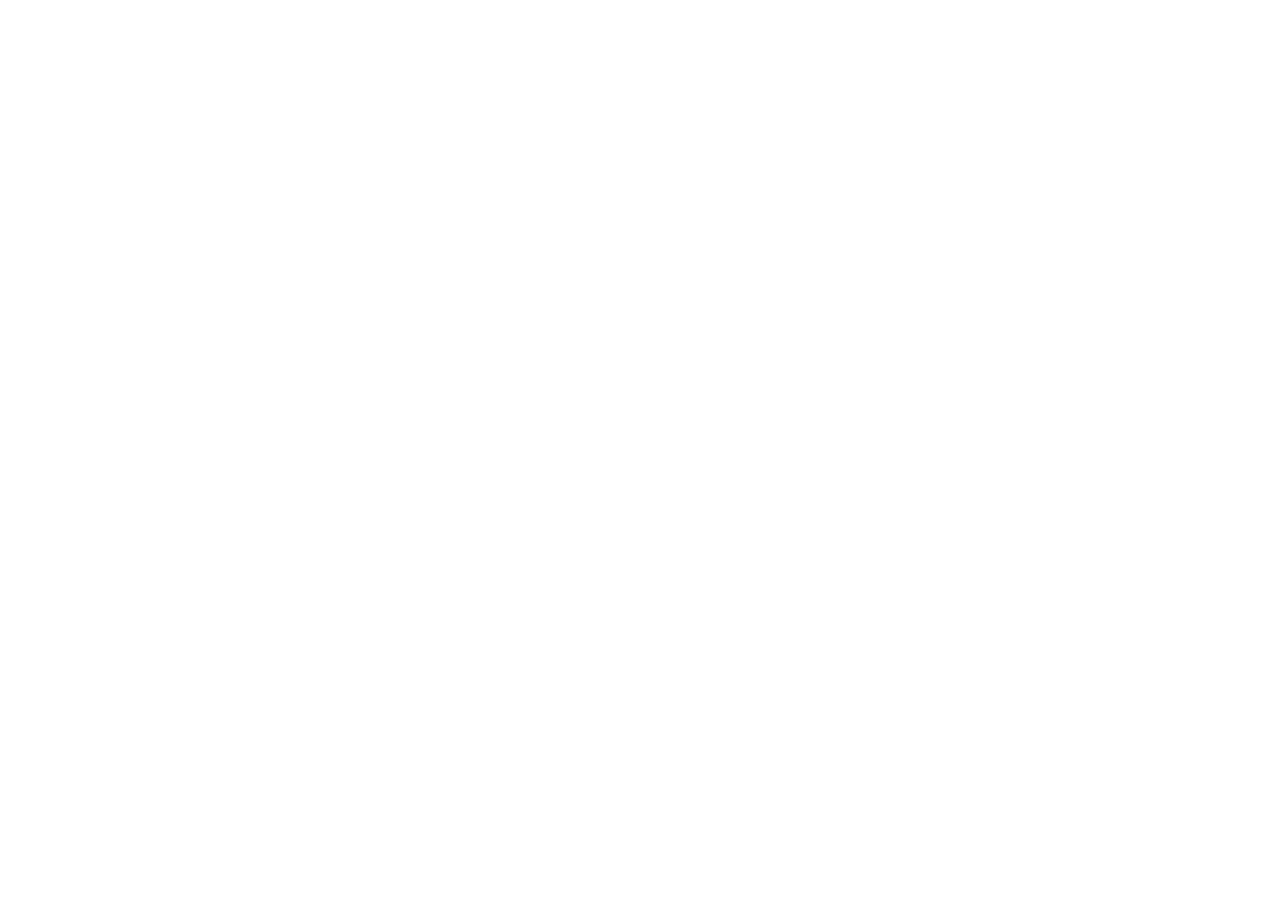
==== fa/index.html @ fea898bf "Deploy Dynasty Puck shinylive apps Two R Shiny apps running entirely in the browser via WebAssembly:" ====
<!doctype html>
<html lang="en">
  <head>
    <meta charset="UTF-8" />
    <meta name="viewport" content="width=device-width, initial-scale=1.0" />
    <title>Dynasty Puck - Offseason Planning HQ</title>
    <script
      src="../shinylive/load-shinylive-sw.js"
      type="module"
    ></script>
    <script type="module">
      import { runExportedApp } from "../shinylive/shinylive.js";
      runExportedApp({
        id: "root",
        appEngine: "r",
        relPath: "",
      });
    </script>
    <link rel="stylesheet" href="../shinylive/style-resets.css" />
    <link rel="stylesheet" href="../shinylive/shinylive.css" />
    
  </head>
  <body>
    
    <div style="height: 100vh; width: 100vw" id="root"></div>
    
  </body>
</html>
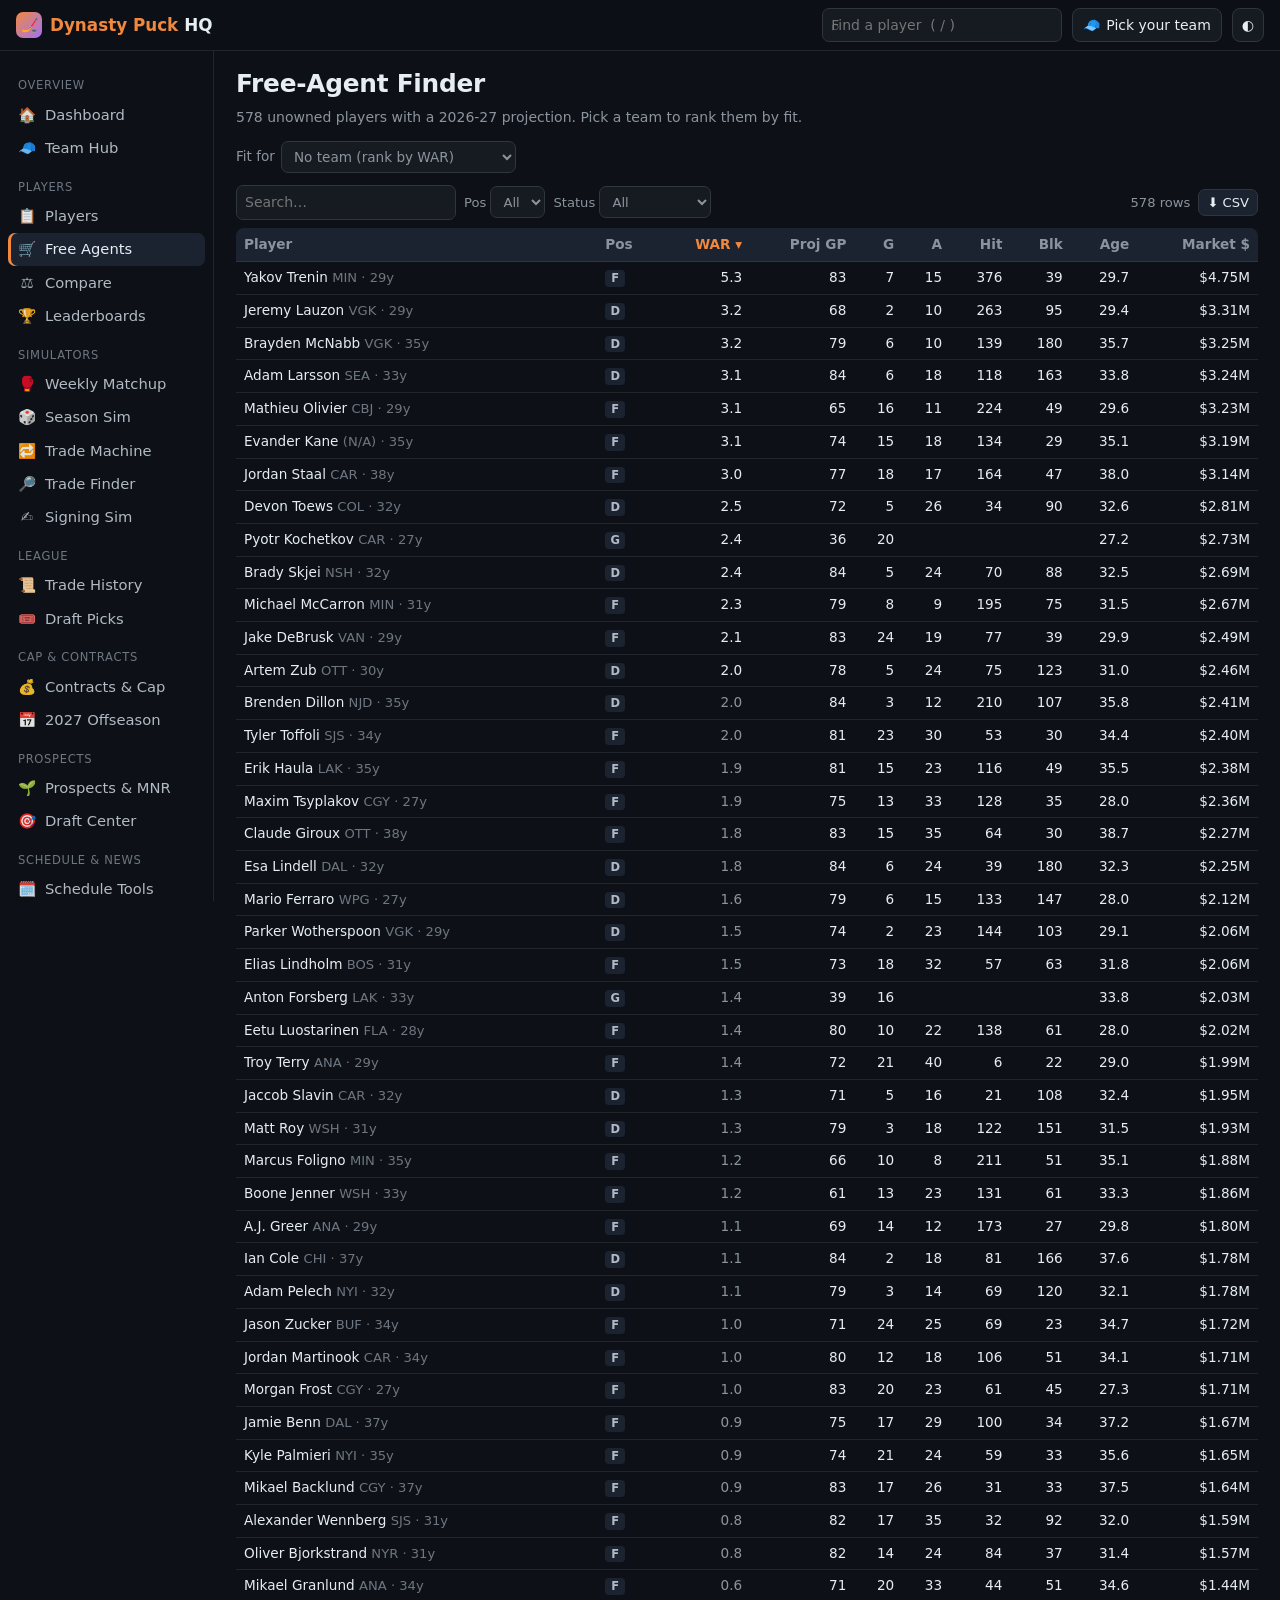
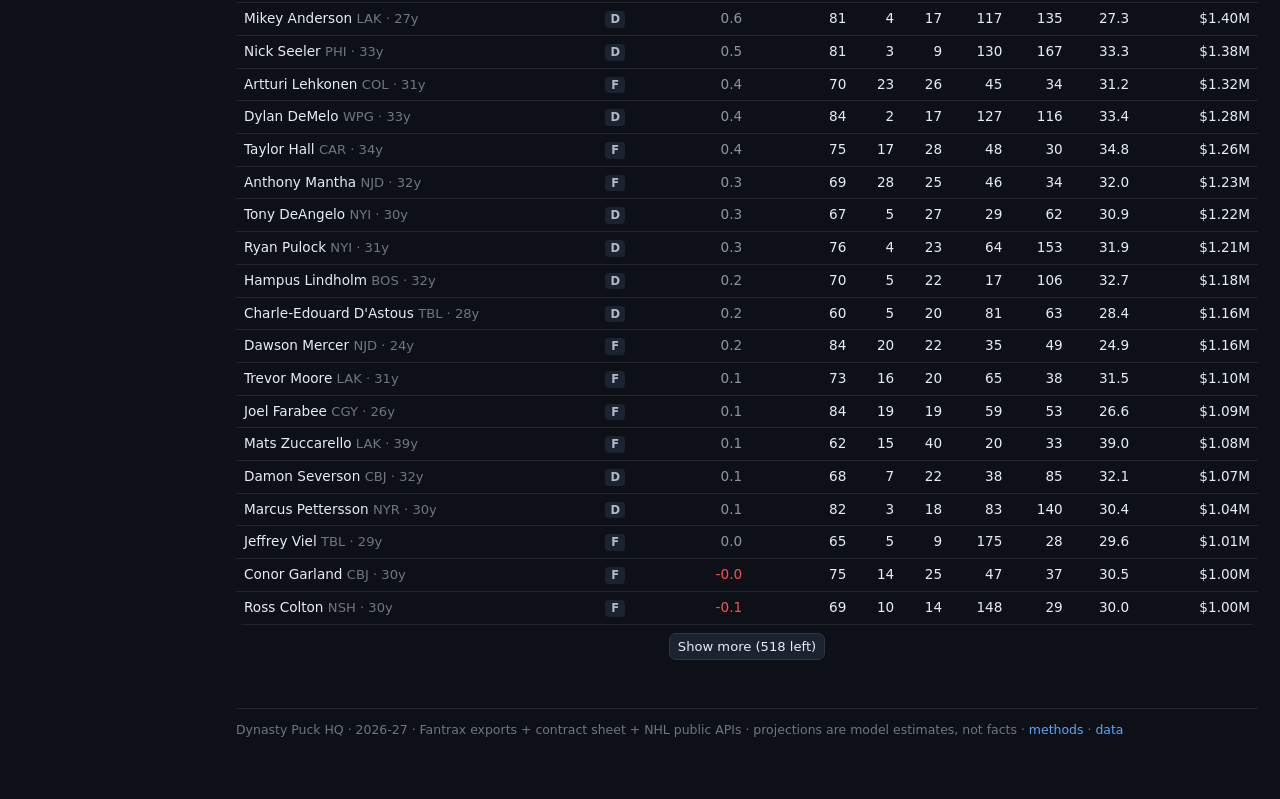
==== commit 32baad2c: "Launch Dynasty Puck HQ: one static app replacing the R/shinylive FA and Prospect apps - Data pipelin" ====
--- a/fa/index.html
+++ b/fa/index.html
@@ -1,28 +1,8 @@
-<!doctype html>
-<html lang="en">
-  <head>
-    <meta charset="UTF-8" />
-    <meta name="viewport" content="width=device-width, initial-scale=1.0" />
-    <title>Dynasty Puck - Offseason Planning HQ</title>
-    <script
-      src="../shinylive/load-shinylive-sw.js"
-      type="module"
-    ></script>
-    <script type="module">
-      import { runExportedApp } from "../shinylive/shinylive.js";
-      runExportedApp({
-        id: "root",
-        appEngine: "r",
-        relPath: "",
-      });
-    </script>
-    <link rel="stylesheet" href="../shinylive/style-resets.css" />
-    <link rel="stylesheet" href="../shinylive/shinylive.css" />
-    
-  </head>
-  <body>
-    
-    <div style="height: 100vh; width: 100vw" id="root"></div>
-    
-  </body>
-</html>
+<!DOCTYPE html>
+<html lang="en"><head><meta charset="UTF-8"><meta name="viewport" content="width=device-width, initial-scale=1.0">
+<title>Dynasty Puck HQ</title>
+<meta http-equiv="refresh" content="0; url=../index.html#/fa">
+<link rel="canonical" href="../index.html#/fa">
+<script>location.replace('../index.html#/fa' + (location.hash && location.hash.length > 2 ? '' : ''));</script>
+<style>body{background:#0d1117;color:#e6edf3;font:15px system-ui,sans-serif;display:grid;place-items:center;min-height:90vh}a{color:#58a6ff}</style>
+</head><body><p>The old app moved into <a href="../index.html#/fa">Dynasty Puck HQ</a>. Redirecting…</p></body></html>
